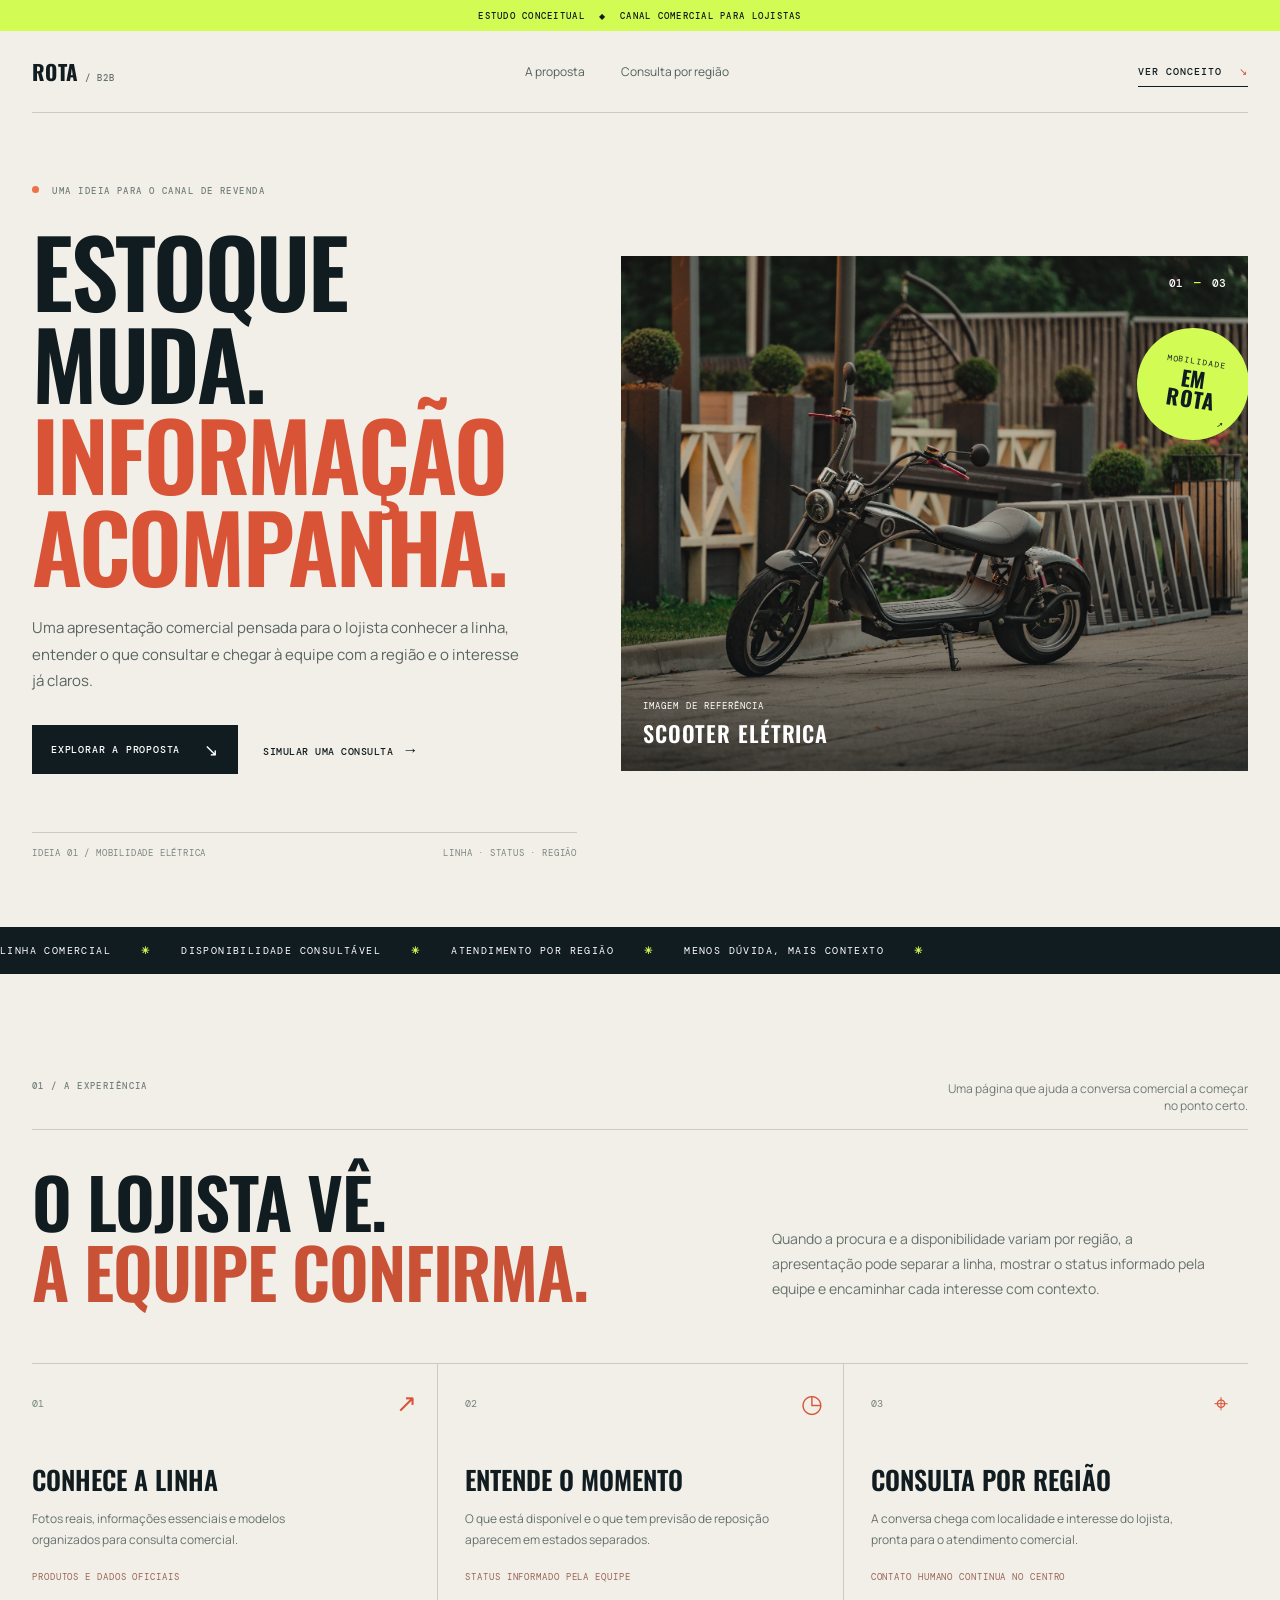
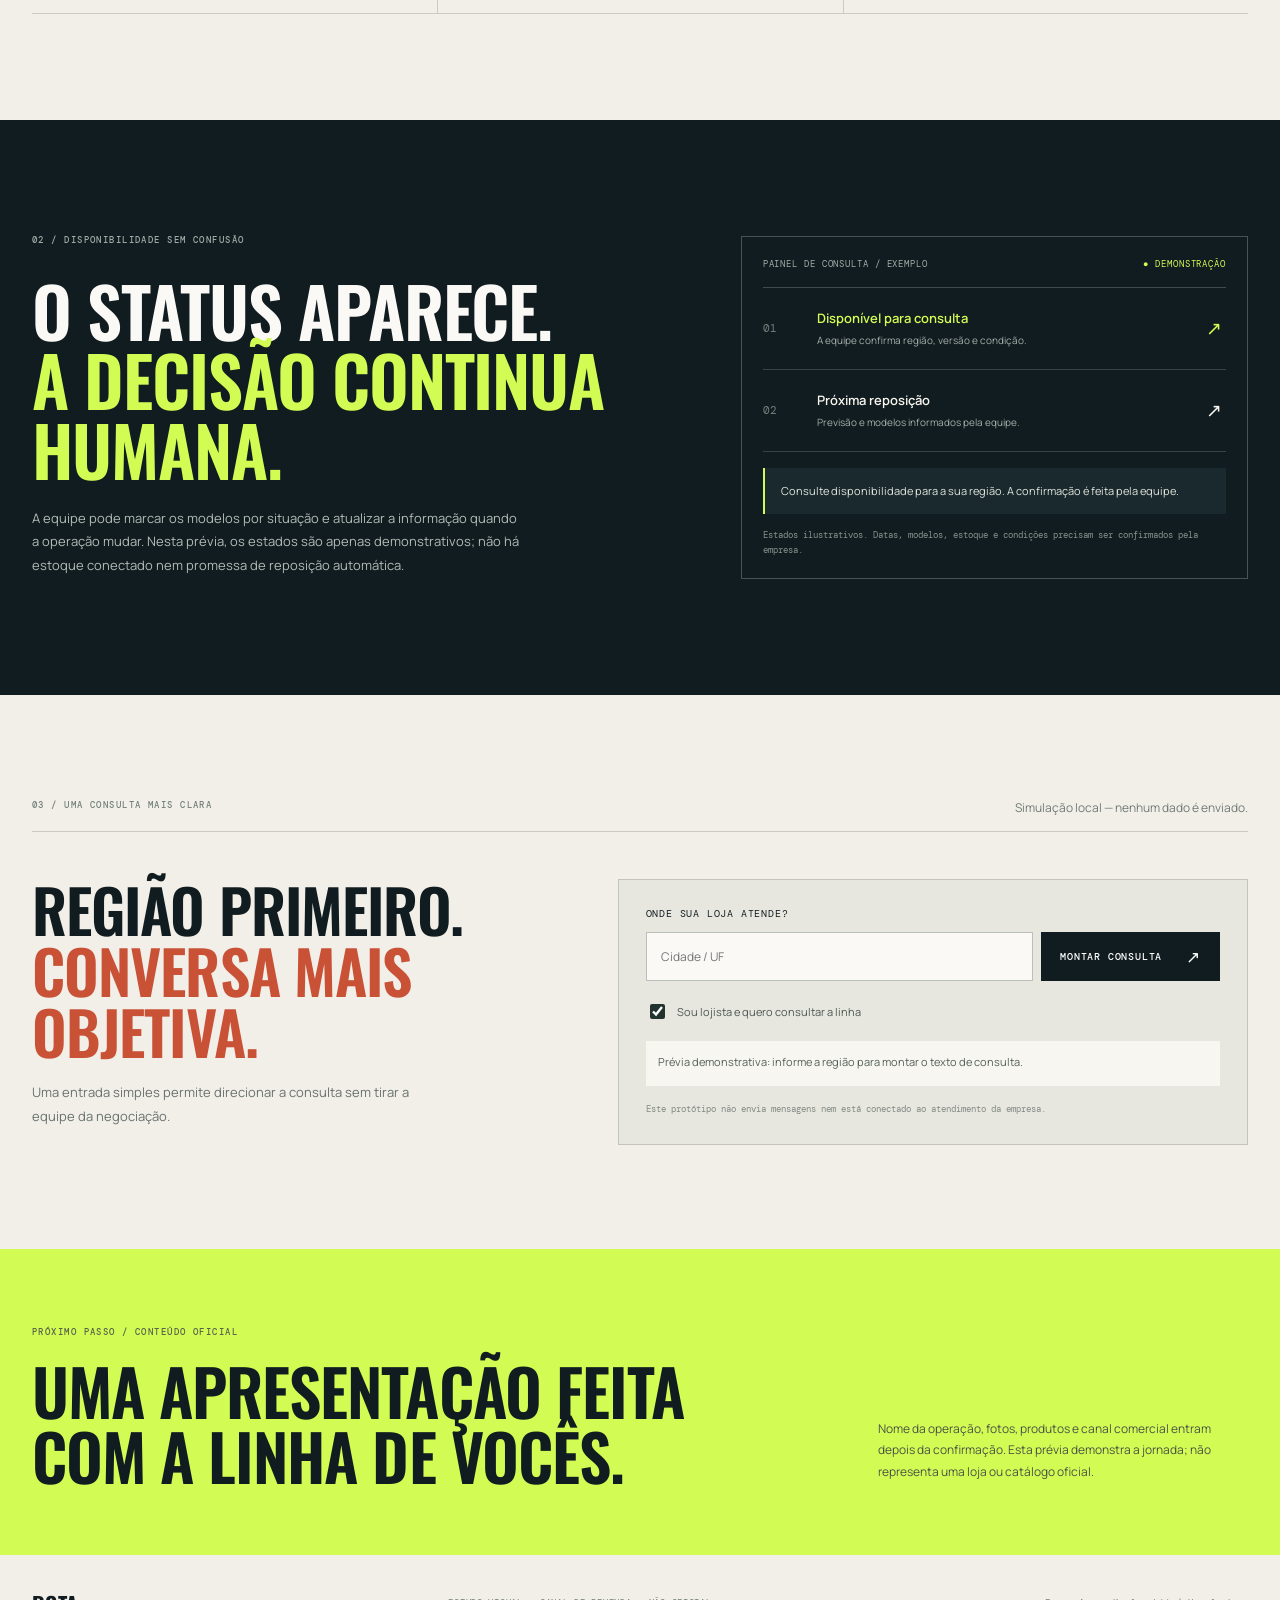
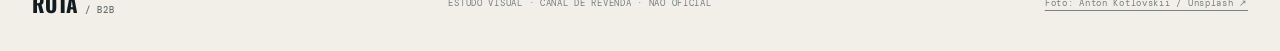
==== docs/index.html @ fbd7f0f8 "Build reseller mobility concept" ====
<!doctype html>
<html lang="pt-BR">
<head>
  <meta charset="utf-8">
  <meta name="viewport" content="width=device-width, initial-scale=1">
  <meta name="theme-color" content="#101b20">
  <meta name="description" content="Prévia conceitual de um canal comercial para lojistas de mobilidade elétrica: linha, disponibilidade e atendimento por região.">
  <title>Canal do lojista — mobilidade elétrica</title>
  <link rel="preconnect" href="https://fonts.googleapis.com">
  <link rel="preconnect" href="https://fonts.gstatic.com" crossorigin>
  <link href="https://fonts.googleapis.com/css2?family=DM+Mono:wght@400;500&family=Manrope:wght@400;500;600;700;800&family=Oswald:wght@500;600;700&display=swap" rel="stylesheet">
  <link rel="stylesheet" href="site.css">
  <script src="app.js" defer></script>
</head>
<body>
  <a class="skip" href="#conteudo">Pular para o conteúdo</a>
  <div class="announcement"><span>ESTUDO CONCEITUAL</span><i aria-hidden="true">◆</i> CANAL COMERCIAL PARA LOJISTAS</div>
  <header class="header wrap">
    <a class="wordmark" href="#topo" aria-label="Canal de revenda, início"><span>ROTA</span><b> / B2B</b></a>
    <nav aria-label="Navegação principal"><a href="#experiencia">A proposta</a><a href="#consulta">Consulta por região</a></nav>
    <a class="header-cta" href="#consulta">Ver conceito <span aria-hidden="true">↘</span></a>
  </header>
  <main id="conteudo">
    <section class="hero wrap" id="topo">
      <div class="hero-copy">
        <p class="eyebrow"><span class="dot"></span> UMA IDEIA PARA O CANAL DE REVENDA</p>
        <h1>Estoque muda.<br><em>Informação acompanha.</em></h1>
        <p class="lede">Uma apresentação comercial pensada para o lojista conhecer a linha, entender o que consultar e chegar à equipe com a região e o interesse já claros.</p>
        <div class="hero-actions"><a class="button button-primary" href="#experiencia">Explorar a proposta <span aria-hidden="true">↘</span></a><a class="text-link" href="#consulta">Simular uma consulta <span aria-hidden="true">→</span></a></div>
        <div class="hero-foot"><span>IDEIA 01 / MOBILIDADE ELÉTRICA</span><span>LINHA · STATUS · REGIÃO</span></div>
      </div>
      <div class="hero-visual">
        <img src="images/scooter-eletrica-referencia.webp" alt="Scooter elétrica preta fotografada em ambiente urbano; imagem real de referência, não vinculada ao estoque do contato">
        <div class="image-tag"><span>IMAGEM DE REFERÊNCIA</span><b>SCOOTER ELÉTRICA</b></div>
        <div class="visual-index">01 <span>—</span> 03</div>
        <div class="visual-stamp" aria-hidden="true"><span>MOBILIDADE</span><b>EM<br>ROTA</b><i>↗</i></div>
      </div>
    </section>
    <div class="ticker" aria-label="Resumo da proposta"><div>LINHA COMERCIAL <b>✳</b> DISPONIBILIDADE CONSULTÁVEL <b>✳</b> ATENDIMENTO POR REGIÃO <b>✳</b> MENOS DÚVIDA, MAIS CONTEXTO <b>✳</b></div></div>

    <section class="section wrap" id="experiencia">
      <div class="section-top"><p class="eyebrow">01 / A EXPERIÊNCIA</p><p class="section-note">Uma página que ajuda a conversa comercial a começar no ponto certo.</p></div>
      <div class="section-title"><h2>O lojista vê.<br><span>A equipe confirma.</span></h2><p>Quando a procura e a disponibilidade variam por região, a apresentação pode separar a linha, mostrar o status informado pela equipe e encaminhar cada interesse com contexto.</p></div>
      <div class="steps">
        <article class="step"><span class="step-no">01</span><div class="step-mark" aria-hidden="true">↗</div><h3>Conhece a linha</h3><p>Fotos reais, informações essenciais e modelos organizados para consulta comercial.</p><small>PRODUTOS E DADOS OFICIAIS</small></article>
        <article class="step"><span class="step-no">02</span><div class="step-mark" aria-hidden="true">◷</div><h3>Entende o momento</h3><p>O que está disponível e o que tem previsão de reposição aparecem em estados separados.</p><small>STATUS INFORMADO PELA EQUIPE</small></article>
        <article class="step"><span class="step-no">03</span><div class="step-mark" aria-hidden="true">⌖</div><h3>Consulta por região</h3><p>A conversa chega com localidade e interesse do lojista, pronta para o atendimento comercial.</p><small>CONTATO HUMANO CONTINUA NO CENTRO</small></article>
      </div>
    </section>

    <section class="availability">
      <div class="wrap availability-grid">
        <div><p class="eyebrow">02 / DISPONIBILIDADE SEM CONFUSÃO</p><h2>O status aparece.<br><span>A decisão continua humana.</span></h2><p class="availability-copy">A equipe pode marcar os modelos por situação e atualizar a informação quando a operação mudar. Nesta prévia, os estados são apenas demonstrativos; não há estoque conectado nem promessa de reposição automática.</p></div>
        <div class="status-board" aria-label="Exemplos de estados de disponibilidade">
          <div class="board-head"><span>PAINEL DE CONSULTA / EXEMPLO</span><span class="live-dot">● DEMONSTRAÇÃO</span></div>
          <button class="status-row selected" type="button" data-status="agora" aria-pressed="true"><span class="status-icon">01</span><span class="status-copy"><b>Disponível para consulta</b><small>A equipe confirma região, versão e condição.</small></span><span class="status-arrow">↗</span></button>
          <button class="status-row" type="button" data-status="reposicao" aria-pressed="false"><span class="status-icon">02</span><span class="status-copy"><b>Próxima reposição</b><small>Previsão e modelos informados pela equipe.</small></span><span class="status-arrow">↗</span></button>
          <div class="status-detail" id="statusDetail" role="status" aria-live="polite">Consulte disponibilidade para a sua região. A confirmação é feita pela equipe.</div>
          <p class="disclaimer">Estados ilustrativos. Datas, modelos, estoque e condições precisam ser confirmados pela empresa.</p>
        </div>
      </div>
    </section>

    <section class="section wrap inquiry" id="consulta">
      <div class="section-top"><p class="eyebrow">03 / UMA CONSULTA MAIS CLARA</p><p class="section-note">Simulação local — nenhum dado é enviado.</p></div>
      <div class="inquiry-grid"><div><h2>Região primeiro.<br><span>Conversa mais objetiva.</span></h2><p>Uma entrada simples permite direcionar a consulta sem tirar a equipe da negociação.</p></div>
        <form id="demoForm" class="demo-form">
          <label for="region">Onde sua loja atende?</label>
          <div class="input-row"><input id="region" name="region" type="text" autocomplete="address-level2" placeholder="Cidade / UF" required><button type="submit" class="button button-primary">Montar consulta <span aria-hidden="true">↗</span></button></div>
          <label class="checkline"><input type="checkbox" id="dealer" checked> <span>Sou lojista e quero consultar a linha</span></label>
          <p class="form-result" id="formResult" role="status" aria-live="polite">Prévia demonstrativa: informe a região para montar o texto de consulta.</p>
          <small>Este protótipo não envia mensagens nem está conectado ao atendimento da empresa.</small>
        </form>
      </div>
    </section>
    <section class="closing"><div class="wrap closing-inner"><div><p class="eyebrow">PRÓXIMO PASSO / CONTEÚDO OFICIAL</p><h2>Uma apresentação feita<br>com a linha de vocês.</h2></div><p>Nome da operação, fotos, produtos e canal comercial entram depois da confirmação. Esta prévia demonstra a jornada; não representa uma loja ou catálogo oficial.</p></div></section>
  </main>
  <footer class="footer wrap"><a class="wordmark" href="#topo"><span>ROTA</span><b> / B2B</b></a><p>ESTUDO VISUAL · CANAL DE REVENDA · NÃO OFICIAL</p><a href="https://unsplash.com/photos/black-electric-scooter-on-paved-walkway--va_zZuO70Y" target="_blank" rel="noreferrer">Foto: Anton Kotlovskii / Unsplash ↗</a></footer>
</body>
</html>
---- docs/site.css ----
:root{--ink:#111c20;--paper:#f1efe8;--white:#faf9f5;--muted:#77817e;--line:rgba(17,28,32,.17);--acid:#d2fc54;--orange:#f2784b;--mono:"DM Mono",monospace;--display:"Oswald",sans-serif;--body:"Manrope",sans-serif}*{box-sizing:border-box}html{scroll-behavior:smooth}body{margin:0;background:var(--paper);color:var(--ink);font-family:var(--body);-webkit-font-smoothing:antialiased}a{color:inherit;text-decoration:none}button,input{font:inherit}button:focus-visible,a:focus-visible,input:focus-visible{outline:3px solid var(--orange);outline-offset:3px}.skip{position:absolute;left:-10000px;top:auto}.skip:focus{left:12px;top:12px;z-index:10;background:#fff;padding:12px}.wrap{width:min(1240px,calc(100% - 64px));margin-inline:auto}.announcement{height:31px;background:var(--acid);display:flex;align-items:center;justify-content:center;gap:14px;font:500 9px var(--mono);letter-spacing:.14em}.announcement span{font-weight:500}.announcement i{font-style:normal;font-size:8px}.header{height:82px;display:flex;align-items:center;justify-content:space-between;border-bottom:1px solid var(--line)}.wordmark{font:700 21px var(--display);letter-spacing:.02em}.wordmark b{font:500 9px var(--mono);letter-spacing:.12em;color:#67716d}.header nav{display:flex;gap:36px;color:#53605d;font-size:12px}.header nav a:hover,.text-link:hover{color:#d54f2f}.header-cta{font:500 10px var(--mono);letter-spacing:.1em;text-transform:uppercase;border-bottom:1px solid var(--ink);padding:8px 0}.header-cta span{color:#d54f2f;margin-left:10px}.hero{min-height:665px;display:grid;grid-template-columns:.93fr 1.07fr;gap:44px;align-items:center;padding-block:55px 68px}.hero-copy{padding:8px 0 0}.eyebrow{font:500 9px var(--mono);letter-spacing:.16em;text-transform:uppercase;color:#75817c}.dot{display:inline-block;width:7px;height:7px;border-radius:50%;background:#ec7148;margin-right:7px;vertical-align:1px}.hero h1{font:600 clamp(56px,7.3vw,104px)/.98 var(--display);letter-spacing:-.025em;text-transform:uppercase;margin:28px 0 24px;max-width:680px}.hero h1 em{font-style:normal;color:#d95336}.lede{font-size:15px;line-height:1.75;color:#596460;max-width:490px}.hero-actions{display:flex;align-items:center;gap:25px;margin-top:31px}.button{min-height:49px;padding:0 19px;display:inline-flex;align-items:center;justify-content:center;gap:24px;border:0;cursor:pointer;font:500 10px var(--mono);letter-spacing:.08em;text-transform:uppercase}.button-primary{background:var(--ink);color:#fff}.button-primary:hover{background:#d95336}.button-primary span{font-size:17px}.text-link{font:500 10px var(--mono);letter-spacing:.05em;text-transform:uppercase}.text-link span{font-size:16px;padding-left:6px}.hero-foot{border-top:1px solid var(--line);margin-top:58px;padding-top:14px;display:flex;justify-content:space-between;gap:10px;font:9px var(--mono);letter-spacing:.09em;color:#7c8581}.hero-visual{height:515px;position:relative;background:#c8cbc3;overflow:hidden}.hero-visual:after{content:"";position:absolute;inset:0;background:linear-gradient(180deg,transparent 56%,rgba(9,17,19,.6))}.hero-visual img{width:100%;height:100%;display:block;object-fit:cover;object-position:center 48%;filter:saturate(.78)}.image-tag{position:absolute;left:22px;bottom:22px;z-index:1;color:white;display:flex;flex-direction:column;gap:5px}.image-tag span{font:9px var(--mono);letter-spacing:.12em}.image-tag b{font:600 22px var(--display);letter-spacing:.04em}.visual-index{position:absolute;z-index:1;right:22px;top:20px;color:white;font:500 11px var(--mono)}.visual-index span{color:var(--acid);padding:0 4px}.visual-stamp{position:absolute;z-index:2;right:-1px;top:72px;background:var(--acid);width:112px;height:112px;border-radius:50%;display:flex;flex-direction:column;align-items:center;justify-content:center;transform:rotate(9deg);font:8px var(--mono);letter-spacing:.12em}.visual-stamp b{font:700 21px/.93 var(--display);text-align:center;margin:3px 0}.visual-stamp i{font-style:normal;position:absolute;right:19px;bottom:15px}.ticker{overflow:hidden;background:var(--ink);color:#fff;white-space:nowrap;padding:17px 0;font:10px var(--mono);letter-spacing:.14em}.ticker div{width:max-content;animation:marquee 32s linear infinite}.ticker b{color:var(--acid);padding:0 23px}@keyframes marquee{to{transform:translateX(-30%)}}.section{padding-block:106px}.section-top{display:flex;justify-content:space-between;gap:24px;border-bottom:1px solid var(--line);padding-bottom:15px}.section-top .eyebrow{margin:0}.section-note{font-size:12px;color:#717b77;margin:0;max-width:300px;text-align:right}.section-title{display:grid;grid-template-columns:1fr .7fr;gap:60px;align-items:end;margin:37px 0 56px}.section-title h2,.availability h2,.inquiry h2,.closing h2{font:600 clamp(42px,5.4vw,71px)/1.01 var(--display);letter-spacing:-.015em;text-transform:uppercase;margin:0}.section-title h2 span,.availability h2 span,.inquiry h2 span{color:#c85136}.section-title>p{font-size:14px;line-height:1.8;color:#68716e;max-width:445px;margin:0 0 5px}.steps{display:grid;grid-template-columns:repeat(3,1fr);border-top:1px solid var(--line);border-bottom:1px solid var(--line)}.step{position:relative;padding:26px 27px 30px 0;min-height:230px}.step+.step{border-left:1px solid var(--line);padding-left:27px}.step-no,.step-mark{font:10px var(--mono);color:#78827e}.step-mark{position:absolute;right:20px;top:23px;font-size:25px;color:#d95336}.step h3{font:600 26px var(--display);text-transform:uppercase;margin:48px 0 9px}.step p{max-width:320px;margin:0;color:#66716d;font-size:12px;line-height:1.75}.step small{display:block;margin-top:21px;font:9px var(--mono);letter-spacing:.1em;color:#9a6455}.availability{background:var(--ink);color:var(--white);padding:105px 0}.availability-grid{display:grid;grid-template-columns:1fr .82fr;gap:90px;align-items:center}.availability .eyebrow{color:#a1aaa6}.availability h2{margin:30px 0 22px}.availability h2 span{color:var(--acid)}.availability-copy{max-width:490px;color:#b2bbb6;font-size:13px;line-height:1.8}.status-board{border:1px solid rgba(255,255,255,.23);padding:21px}.board-head{display:flex;justify-content:space-between;gap:12px;border-bottom:1px solid rgba(255,255,255,.2);padding-bottom:17px;font:9px var(--mono);letter-spacing:.1em;color:#a3ada8}.live-dot{color:var(--acid);white-space:nowrap}.status-row{display:grid;grid-template-columns:42px 1fr 20px;align-items:center;gap:12px;text-align:left;width:100%;background:transparent;color:#f7f5ed;border:0;border-bottom:1px solid rgba(255,255,255,.17);padding:21px 0;cursor:pointer}.status-row:hover,.status-row.selected{color:var(--acid)}.status-icon{font:11px var(--mono);color:#73817b}.status-copy{display:flex;flex-direction:column;gap:6px}.status-copy b{font-size:13px;font-weight:600}.status-copy small{font-size:10px;color:#a5afaa;line-height:1.5}.status-arrow{font-size:19px}.status-detail{margin-top:16px;background:#1a292e;padding:14px 16px;border-left:2px solid var(--acid);color:#e1e5dc;font-size:11px;line-height:1.65}.disclaimer{font:9px/1.6 var(--mono);color:#87928c;margin:14px 0 0}.inquiry{padding-block:104px}.inquiry-grid{display:grid;grid-template-columns:.9fr 1.1fr;gap:70px;margin-top:47px;align-items:start}.inquiry h2{font-size:clamp(39px,4.7vw,62px)}.inquiry-grid>div>p{font-size:13px;color:#68716e;line-height:1.8;max-width:380px;margin-top:20px}.demo-form{padding:27px;background:#e8e7df;border:1px solid var(--line)}.demo-form label:first-child{display:block;font:10px var(--mono);letter-spacing:.08em;text-transform:uppercase;margin-bottom:12px}.input-row{display:flex;gap:8px}.input-row input{height:49px;min-width:0;flex:1;border:1px solid #b9c0b8;background:var(--white);padding:0 14px;font-size:12px}.input-row button{white-space:nowrap}.checkline{display:flex;align-items:center;gap:9px;margin:20px 0 0;font-size:11px;color:#4c5753}.checkline input{accent-color:#22332f;width:15px;height:15px}.form-result{min-height:45px;margin:19px 0 9px;padding:12px;background:#f7f6f0;color:#53605a;font-size:11px;line-height:1.6}.demo-form>small{font:9px/1.55 var(--mono);color:#818984}.closing{background:var(--acid);padding:68px 0}.closing-inner{display:flex;align-items:end;justify-content:space-between;gap:45px}.closing h2{font-size:clamp(42px,5vw,68px);margin-top:20px}.closing .eyebrow{color:#59624c}.closing-inner>p{max-width:370px;margin:0 0 5px;color:#4b5345;font-size:12px;line-height:1.8}.footer{min-height:96px;display:flex;align-items:center;justify-content:space-between;gap:20px}.footer p,.footer>a:last-child{font:9px var(--mono);letter-spacing:.08em;color:#77807b}.footer>a:last-child{text-decoration:underline;text-underline-offset:4px}.footer .wordmark{color:var(--ink)}@media(max-width:900px){.wrap{width:min(100% - 42px,680px)}.hero{grid-template-columns:1fr;gap:30px;min-height:unset;padding-block:56px 52px}.hero h1{font-size:clamp(58px,11vw,88px)}.hero-visual{height:min(70vw,540px)}.hero-foot{margin-top:38px}.section{padding-block:76px}.section-title{grid-template-columns:1fr;gap:20px;margin:31px 0 37px}.availability{padding:76px 0}.availability-grid{grid-template-columns:1fr;gap:34px}.inquiry{padding-block:78px}.inquiry-grid{grid-template-columns:1fr;gap:30px}.closing-inner{align-items:start;flex-direction:column}.footer{flex-wrap:wrap;padding-block:22px}.footer p{order:3;width:100%}}@media(max-width:620px){.wrap{width:calc(100% - 36px)}.announcement{font-size:8px;letter-spacing:.09em;gap:9px}.header{height:68px}.header nav{display:none}.wordmark{font-size:19px}.header-cta{font-size:9px}.hero{padding-top:46px}.hero h1{font-size:clamp(53px,14vw,76px);margin:23px 0 17px}.lede{font-size:13px}.hero-actions{align-items:flex-start;flex-direction:column;gap:17px}.hero-visual{height:108vw;max-height:490px}.visual-stamp{width:91px;height:91px;top:38px;font-size:7px}.visual-stamp b{font-size:18px}.hero-foot{font-size:7px}.ticker{font-size:9px}.section-top{align-items:start;flex-direction:column;gap:9px}.section-note{text-align:left}.section-title h2,.availability h2{font-size:45px}.steps{grid-template-columns:1fr}.step,.step+.step{min-height:unset;padding:20px 0 24px;border-left:0}.step+.step{border-top:1px solid var(--line)}.step h3{margin-top:25px}.step-mark{top:18px}.status-board{padding:16px}.board-head{font-size:8px}.status-row{grid-template-columns:30px 1fr 18px;gap:8px;padding:17px 0}.status-copy b{font-size:12px}.status-copy small{font-size:9px}.inquiry h2{font-size:43px}.demo-form{padding:18px}.input-row{flex-direction:column}.input-row button{width:100%}.closing{padding:54px 0}.closing h2{font-size:46px}.footer{align-items:start;flex-direction:column;padding-block:24px}.footer p{order:0;margin:0}.footer>a:last-child{font-size:8px}}@media(prefers-reduced-motion:reduce){html{scroll-behavior:auto}*,*::before,*::after{animation-duration:.01ms!important;animation-iteration-count:1!important;transition-duration:.01ms!important}}
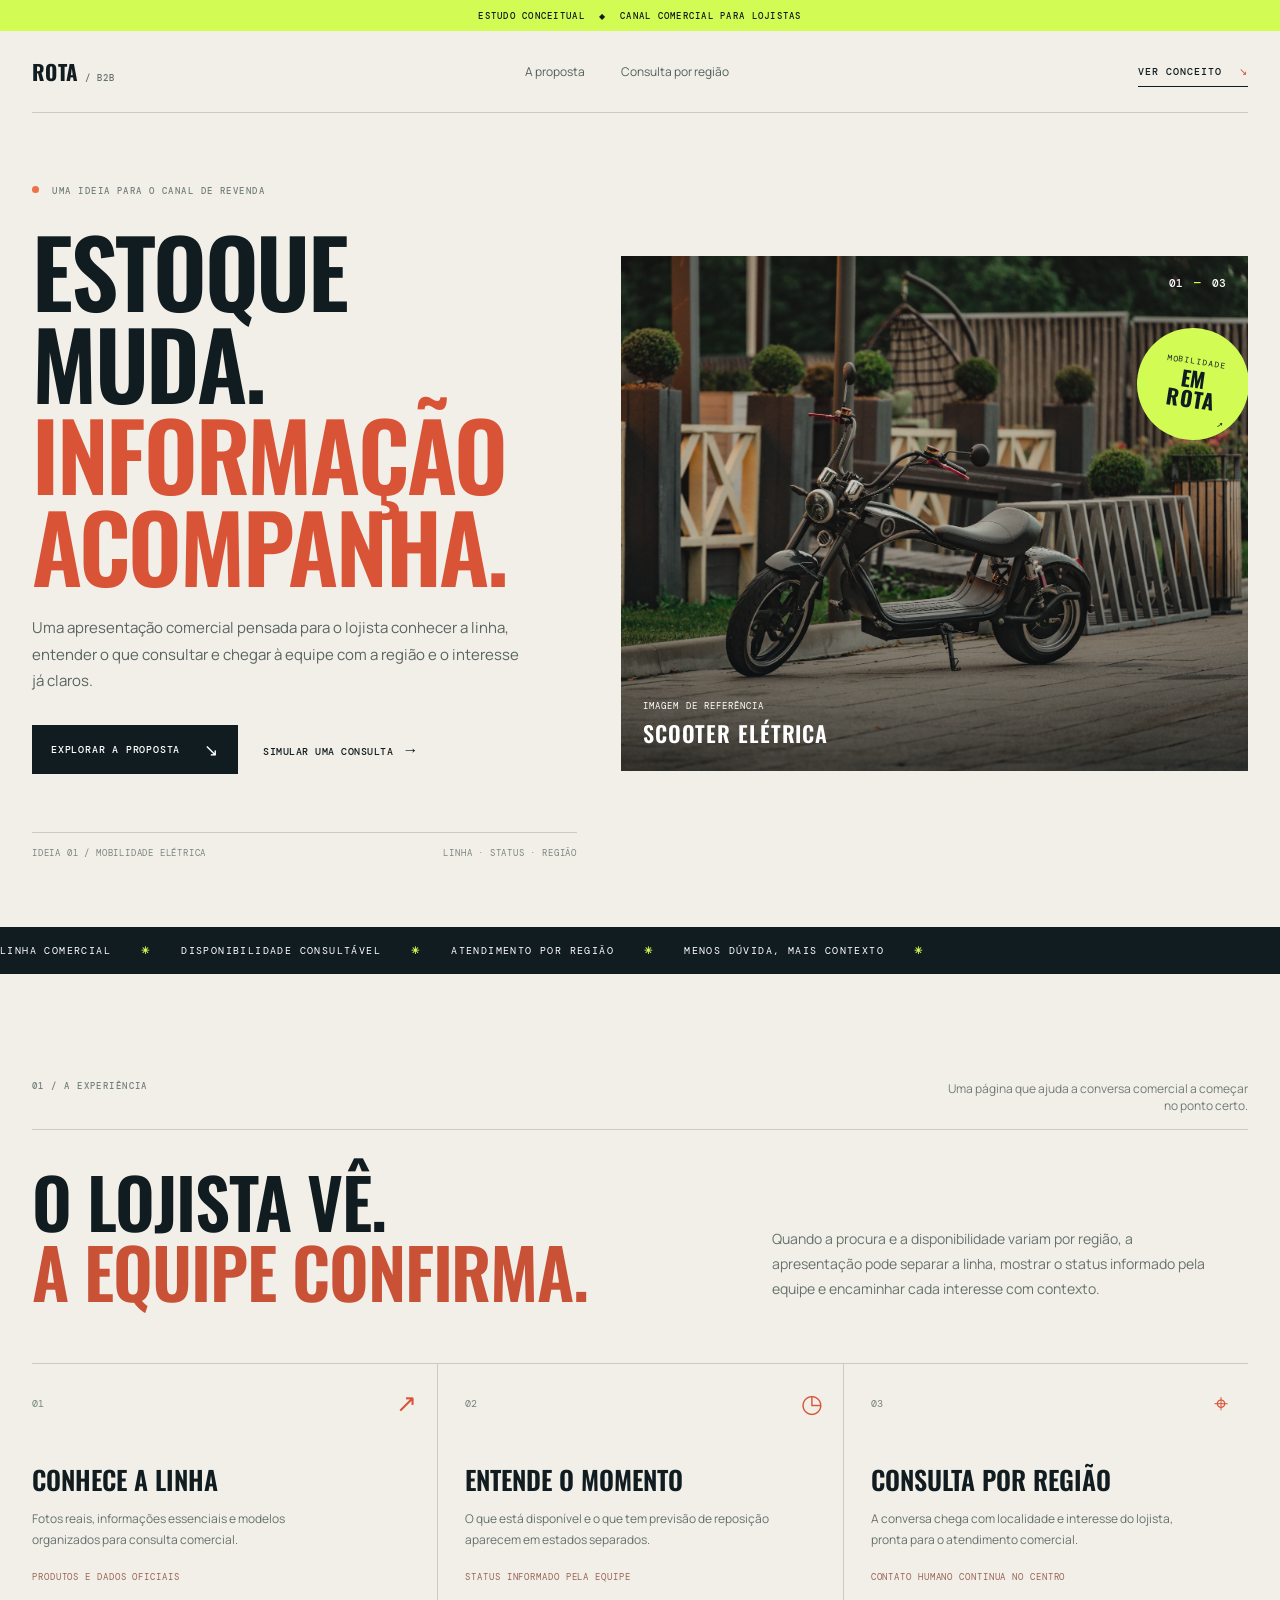
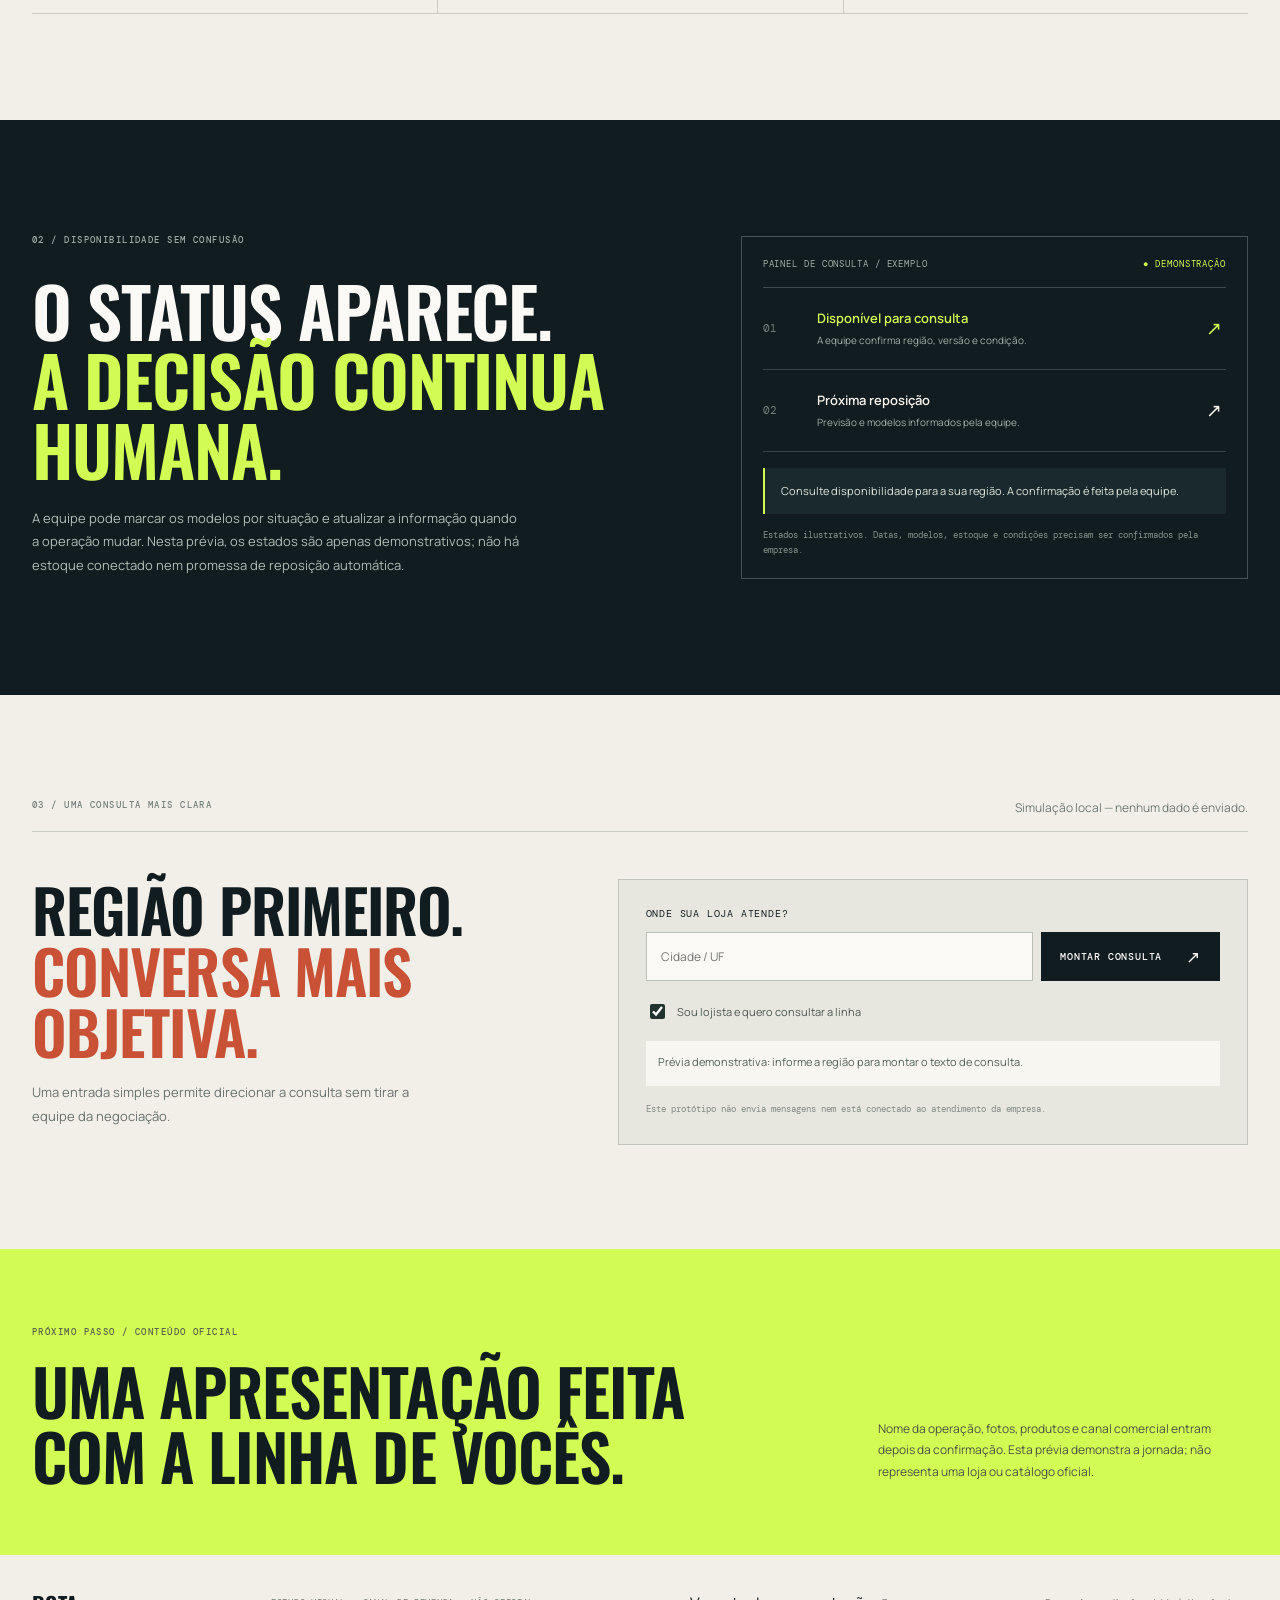
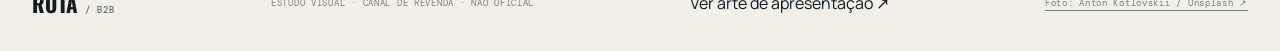
==== commit 9fcdeb00: "Publish shareable concept artwork" ====
--- a/docs/index.html
+++ b/docs/index.html
@@ -75,6 +75,6 @@
     </section>
     <section class="closing"><div class="wrap closing-inner"><div><p class="eyebrow">PRÓXIMO PASSO / CONTEÚDO OFICIAL</p><h2>Uma apresentação feita<br>com a linha de vocês.</h2></div><p>Nome da operação, fotos, produtos e canal comercial entram depois da confirmação. Esta prévia demonstra a jornada; não representa uma loja ou catálogo oficial.</p></div></section>
   </main>
-  <footer class="footer wrap"><a class="wordmark" href="#topo"><span>ROTA</span><b> / B2B</b></a><p>ESTUDO VISUAL · CANAL DE REVENDA · NÃO OFICIAL</p><a href="https://unsplash.com/photos/black-electric-scooter-on-paved-walkway--va_zZuO70Y" target="_blank" rel="noreferrer">Foto: Anton Kotlovskii / Unsplash ↗</a></footer>
+  <footer class="footer wrap"><a class="wordmark" href="#topo"><span>ROTA</span><b> / B2B</b></a><p>ESTUDO VISUAL · CANAL DE REVENDA · NÃO OFICIAL</p><a href="arte-proposta-inline.jpeg">Ver arte de apresentação ↗</a><a href="https://unsplash.com/photos/black-electric-scooter-on-paved-walkway--va_zZuO70Y" target="_blank" rel="noreferrer">Foto: Anton Kotlovskii / Unsplash ↗</a></footer>
 </body>
 </html>
